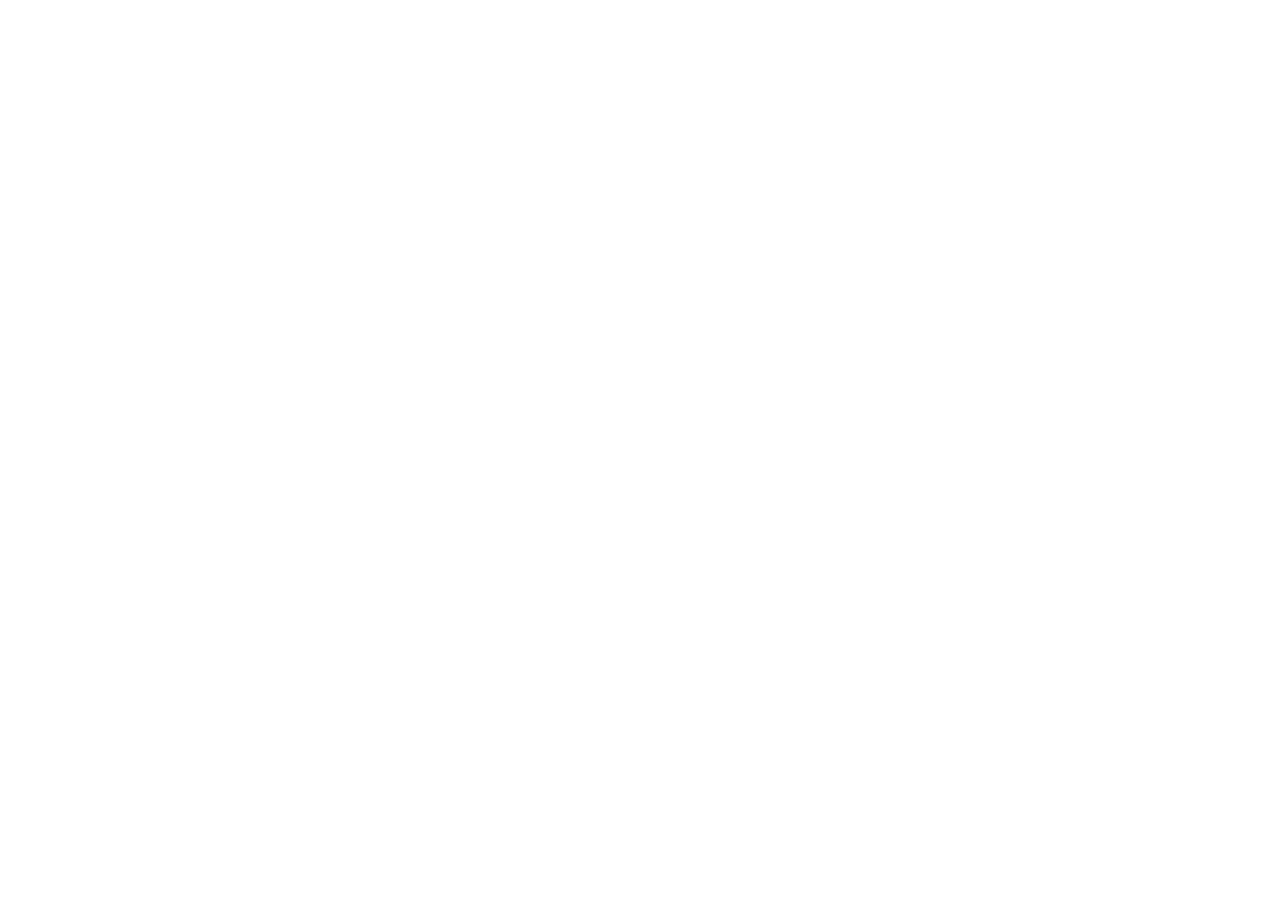
==== index.html @ 562c448b "Deploy: Quiz-Technikname antippen oeffnet YouTube-Video" ====
<!DOCTYPE html>
<html>
<head>
  <!--
    If you are serving your web app in a path other than the root, change the
    href value below to reflect the base path you are serving from.

    The path provided below has to start and end with a slash "/" in order for
    it to work correctly.

    For more details:
    * https://developer.mozilla.org/en-US/docs/Web/HTML/Element/base

    This is a placeholder for base href that will be replaced by the value of
    the `--base-href` argument provided to `flutter build`.
  -->
  <base href="/Judo-App/">

  <meta charset="UTF-8">
  <meta content="IE=Edge" http-equiv="X-UA-Compatible">
  <meta name="description" content="Judo-Lern-App: Guertelpruefung, Techniken, Kata, Standardsituationen, Suche">

  <!-- iOS meta tags & icons -->
  <meta name="mobile-web-app-capable" content="yes">
  <meta name="apple-mobile-web-app-status-bar-style" content="black">
  <meta name="apple-mobile-web-app-title" content="judo_app">
  <link rel="apple-touch-icon" href="icons/Icon-192.png">

  <!-- Favicon -->
  <link rel="icon" type="image/png" href="favicon.png"/>

  <title>judo_app</title>
  <link rel="manifest" href="manifest.json">
</head>
<body>
  <!--
    You can customize the "flutter_bootstrap.js" script.
    This is useful to provide a custom configuration to the Flutter loader
    or to give the user feedback during the initialization process.

    For more details:
    * https://docs.flutter.dev/platform-integration/web/initialization
  -->
  <script src="flutter_bootstrap.js" async></script>
</body>
</html>
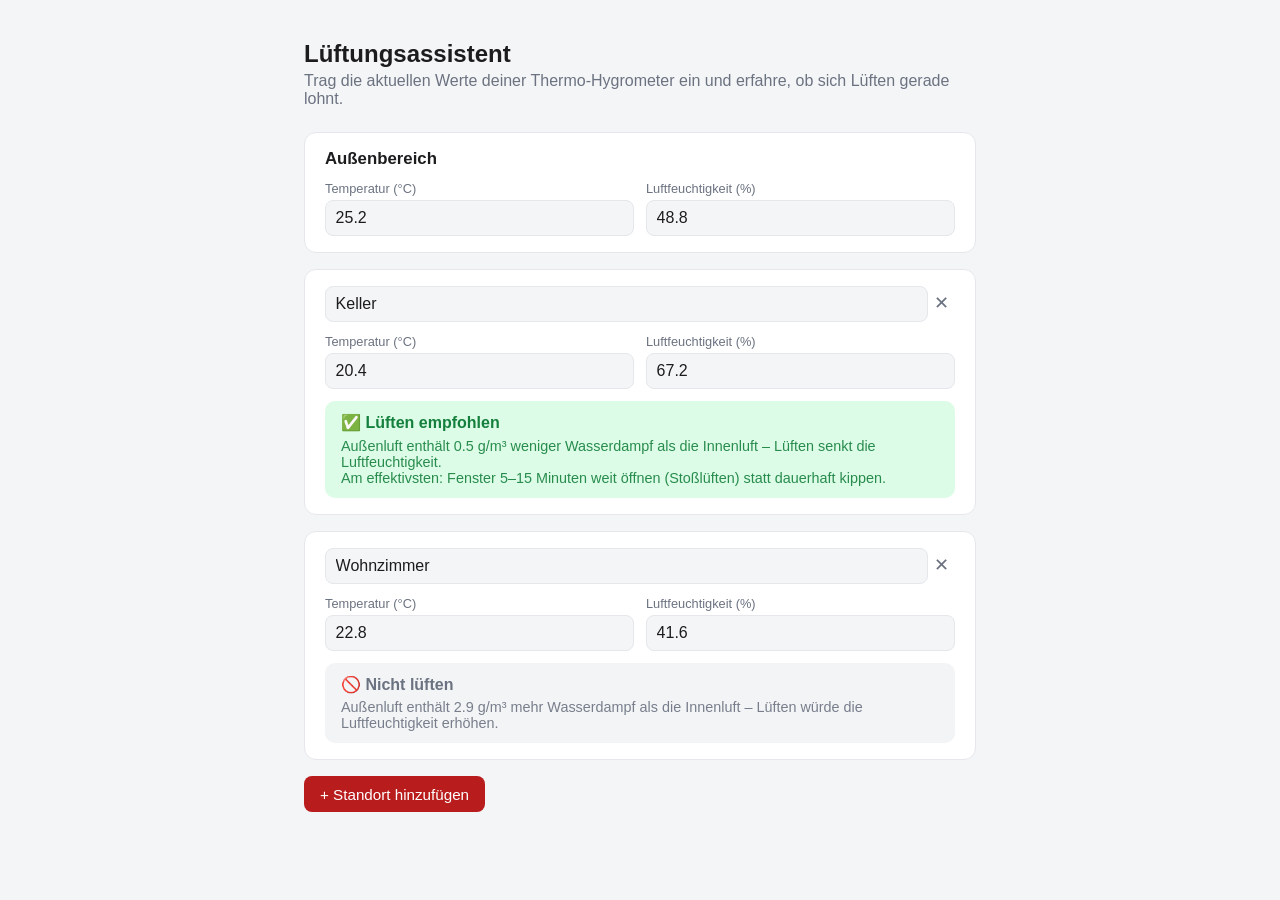
==== commit 4fa727c3: "Add Lüftungsassistent web app for ventilation recommendations Computes absolute humidity (Magnus for" ====
--- a/index.html
+++ b/index.html
@@ -1,46 +1,37 @@
-<!DOCTYPE html>
-<html>
+<!doctype html>
+<html lang="de">
 <head>
-  <!--
-    If you are serving your web app in a path other than the root, change the
-    href value below to reflect the base path you are serving from.
-
-    The path provided below has to start and end with a slash "/" in order for
-    it to work correctly.
-
-    For more details:
-    * https://developer.mozilla.org/en-US/docs/Web/HTML/Element/base
-
-    This is a placeholder for base href that will be replaced by the value of
-    the `--base-href` argument provided to `flutter build`.
-  -->
-  <base href="/Judo-App/">
-
-  <meta charset="UTF-8">
-  <meta content="IE=Edge" http-equiv="X-UA-Compatible">
-  <meta name="description" content="Judo-Lern-App: Guertelpruefung, Techniken, Kata, Standardsituationen, Suche">
-
-  <!-- iOS meta tags & icons -->
-  <meta name="mobile-web-app-capable" content="yes">
-  <meta name="apple-mobile-web-app-status-bar-style" content="black">
-  <meta name="apple-mobile-web-app-title" content="judo_app">
-  <link rel="apple-touch-icon" href="icons/Icon-192.png">
-
-  <!-- Favicon -->
-  <link rel="icon" type="image/png" href="favicon.png"/>
-
-  <title>judo_app</title>
-  <link rel="manifest" href="manifest.json">
+  <meta charset="UTF-8" />
+  <meta name="viewport" content="width=device-width, initial-scale=1" />
+  <title>Lüftungsassistent</title>
+  <link rel="stylesheet" href="style.css" />
 </head>
 <body>
-  <!--
-    You can customize the "flutter_bootstrap.js" script.
-    This is useful to provide a custom configuration to the Flutter loader
-    or to give the user feedback during the initialization process.
+  <h1>Lüftungsassistent</h1>
+  <p class="subtitle">
+    Trag die aktuellen Werte deiner Thermo-Hygrometer ein und erfahre, ob sich Lüften gerade lohnt.
+  </p>
 
-    For more details:
-    * https://docs.flutter.dev/platform-integration/web/initialization
-  -->
-  <script src="flutter_bootstrap.js" async></script>
+  <div class="card">
+    <h2>Außenbereich</h2>
+    <div class="field-row">
+      <div class="field">
+        <label>Temperatur (°C)</label>
+        <input type="number" step="0.1" id="outdoor-temp" value="25.2" />
+      </div>
+      <div class="field">
+        <label>Luftfeuchtigkeit (%)</label>
+        <input type="number" step="0.1" id="outdoor-humidity" value="48.8" />
+      </div>
+    </div>
+  </div>
+
+  <div id="rooms"></div>
+
+  <div class="actions">
+    <button class="add-room" id="add-room">+ Standort hinzufügen</button>
+  </div>
+
+  <script type="module" src="app.js"></script>
 </body>
 </html>
--- a/style.css
+++ b/style.css
@@ -0,0 +1,149 @@
+:root {
+  color-scheme: light dark;
+  --bg: #f4f5f7;
+  --card: #ffffff;
+  --text: #1c1c1e;
+  --muted: #6b7280;
+  --border: #e5e7eb;
+  --accent: #b91c1c;
+  --good: #15803d;
+  --good-bg: #dcfce7;
+  --bad: #6b7280;
+  --bad-bg: #f3f4f6;
+}
+
+@media (prefers-color-scheme: dark) {
+  :root {
+    --bg: #121212;
+    --card: #1e1e1e;
+    --text: #f4f4f5;
+    --muted: #a1a1aa;
+    --border: #2e2e30;
+    --accent: #ef4444;
+    --good: #4ade80;
+    --good-bg: #14532d;
+    --bad: #a1a1aa;
+    --bad-bg: #27272a;
+  }
+}
+
+* {
+  box-sizing: border-box;
+}
+
+body {
+  margin: 0;
+  font-family: -apple-system, BlinkMacSystemFont, "Segoe UI", Roboto, sans-serif;
+  background: var(--bg);
+  color: var(--text);
+  padding: 1.5rem;
+  max-width: 720px;
+  margin-inline: auto;
+}
+
+h1 {
+  font-size: 1.5rem;
+  margin-bottom: 0.25rem;
+}
+
+p.subtitle {
+  color: var(--muted);
+  margin-top: 0;
+  margin-bottom: 1.5rem;
+}
+
+.card {
+  background: var(--card);
+  border: 1px solid var(--border);
+  border-radius: 12px;
+  padding: 1rem 1.25rem;
+  margin-bottom: 1rem;
+}
+
+.card h2 {
+  font-size: 1.05rem;
+  margin: 0 0 0.75rem;
+  display: flex;
+  align-items: center;
+  justify-content: space-between;
+}
+
+.card h2 button.remove {
+  background: none;
+  border: none;
+  color: var(--muted);
+  font-size: 1.1rem;
+  cursor: pointer;
+  line-height: 1;
+}
+
+.field-row {
+  display: flex;
+  gap: 0.75rem;
+}
+
+label {
+  display: block;
+  font-size: 0.8rem;
+  color: var(--muted);
+  margin-bottom: 0.25rem;
+}
+
+.field {
+  flex: 1;
+}
+
+input[type="text"],
+input[type="number"] {
+  width: 100%;
+  padding: 0.5rem 0.6rem;
+  border-radius: 8px;
+  border: 1px solid var(--border);
+  background: var(--bg);
+  color: var(--text);
+  font-size: 1rem;
+}
+
+.result {
+  margin-top: 0.75rem;
+  padding: 0.75rem 1rem;
+  border-radius: 10px;
+  font-weight: 600;
+}
+
+.result.recommend {
+  background: var(--good-bg);
+  color: var(--good);
+}
+
+.result.no-recommend {
+  background: var(--bad-bg);
+  color: var(--bad);
+}
+
+.result .detail {
+  font-weight: 400;
+  font-size: 0.9rem;
+  margin-top: 0.35rem;
+  opacity: 0.9;
+}
+
+.actions {
+  display: flex;
+  gap: 0.75rem;
+  margin-top: 1rem;
+}
+
+button.add-room {
+  background: var(--accent);
+  color: #fff;
+  border: none;
+  border-radius: 8px;
+  padding: 0.6rem 1rem;
+  font-size: 0.95rem;
+  cursor: pointer;
+}
+
+button.add-room:hover {
+  opacity: 0.9;
+}
